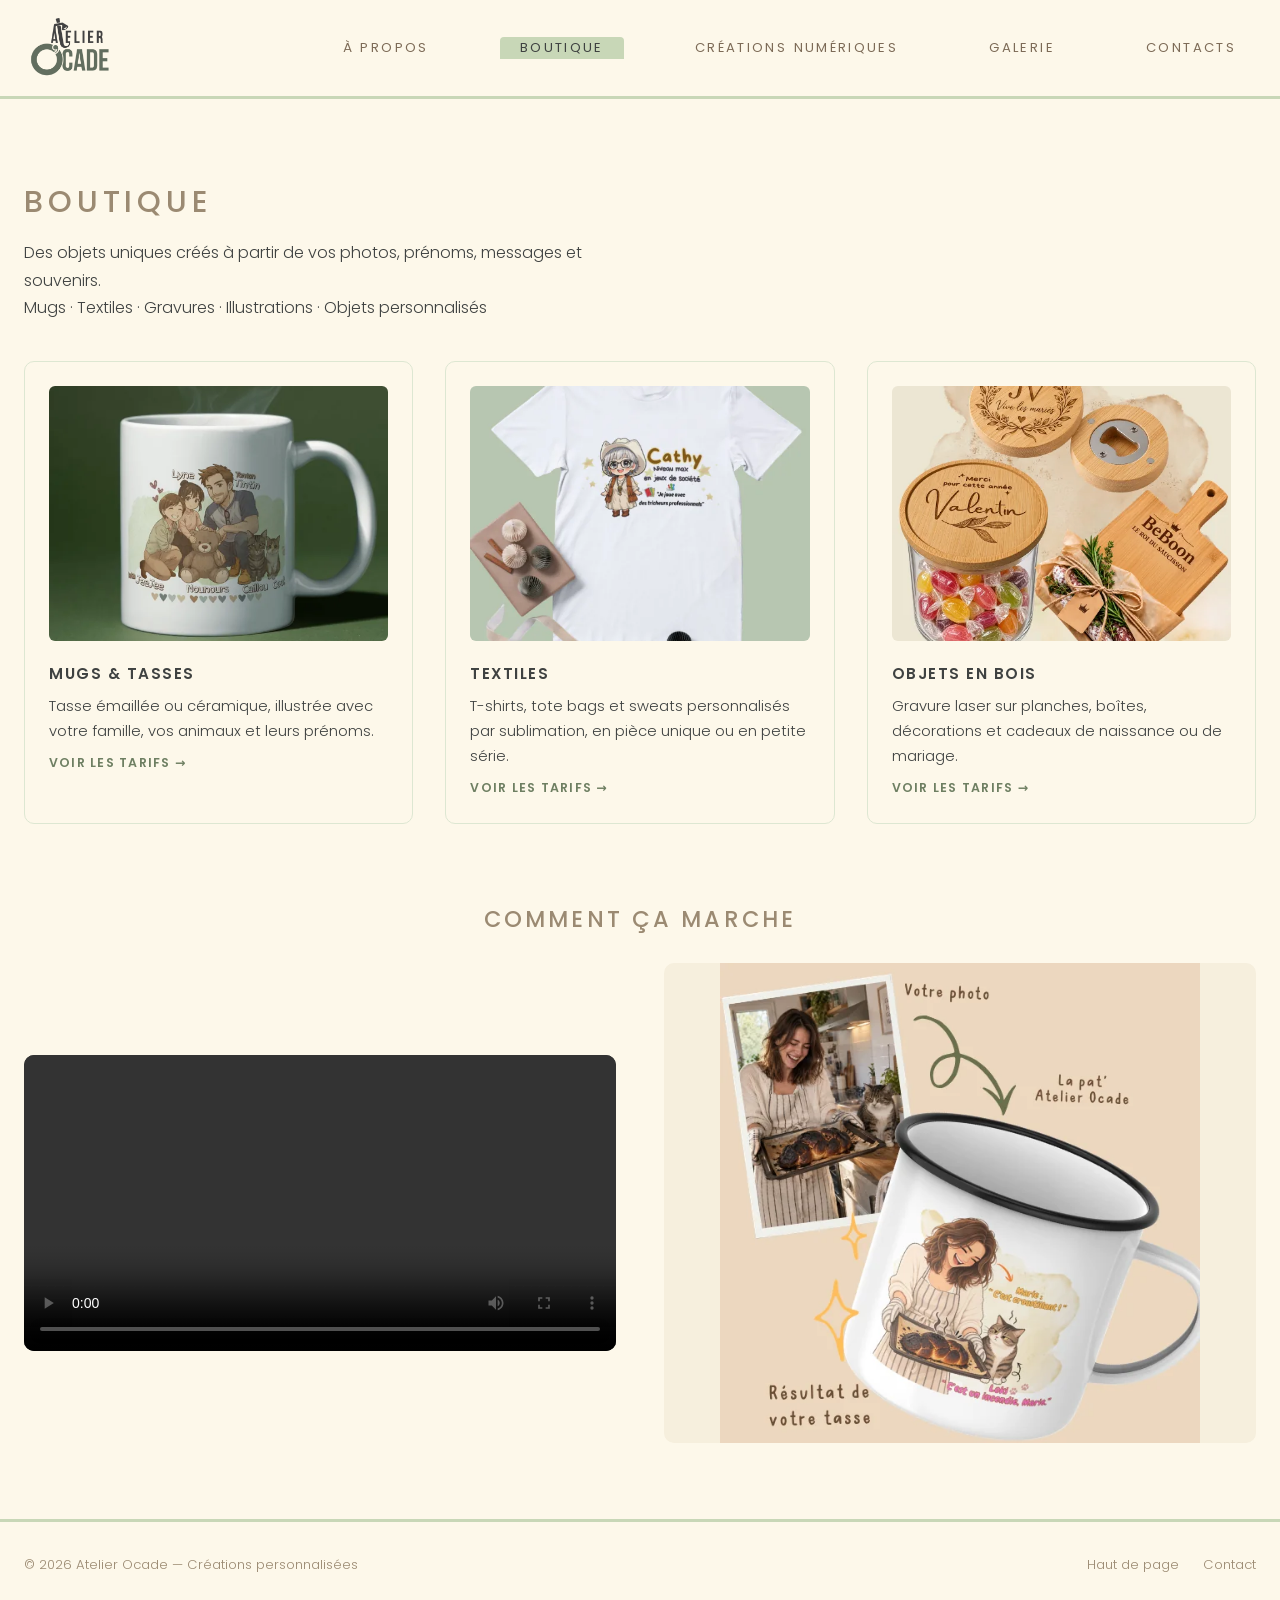
==== boutique.html @ 6bc5cd73 "Scinde le site en vraies pages (Accueil, Boutique, Creations, Galerie) - index.html : Accueil, A pro" ====
<!doctype html>
<html lang="fr">
<head>
  <meta charset="utf-8">
  <meta name="viewport" content="width=device-width, initial-scale=1">
  <title>Boutique — Atelier Ocade</title>
  <meta name="description" content="Boutique Atelier Ocade : mugs, tasses, textiles et objets en bois personnalisés à partir de vos photos. Tarifs, exemples et comment commander.">
  <link rel="preconnect" href="https://fonts.googleapis.com">
  <link rel="preconnect" href="https://fonts.gstatic.com" crossorigin>
  <link href="https://fonts.googleapis.com/css2?family=Poppins:wght@300;400;500;600&family=Caveat:wght@600&display=swap" rel="stylesheet">
  <link rel="stylesheet" href="style.css?v=16">
  <link rel="icon" href="IMAGES/web/LOGO_AO.webp">
</head>
<body>
  <a class="skip" href="#contenu">Aller au contenu</a>

  <header class="site-header">
    <div class="wrap header-inner">
      <a class="logo" href="index.html" aria-label="Atelier Ocade — accueil">
        <img src="IMAGES/web/LOGO_AO.webp" alt="Atelier Ocade">
      </a>

      <button class="burger" aria-expanded="false" aria-controls="nav" aria-label="Ouvrir le menu">
        <span></span><span></span><span></span>
      </button>

      <nav id="nav" class="nav">
        <a href="index.html#a-propos">À propos</a>
        <a href="boutique.html" class="est-actif" aria-current="page">Boutique</a>
        <a href="numerique.html">Créations numériques</a>
        <a href="galerie.html">Galerie</a>
        <a href="index.html#contacts">Contacts</a>
      </nav>
    </div>
  </header>

  <main id="contenu">

    <section id="boutique" class="section">
      <div class="wrap">
        <h2 class="section-titre">Boutique</h2>
        <p class="section-chapo">Des objets uniques créés à partir de vos photos, prénoms, messages et souvenirs.<br>Mugs · Textiles · Gravures · Illustrations · Objets personnalisés</p>
        <div class="grille grille-3">
          <article class="carte carte-tarifs" data-tarifs="tasses" tabindex="0" role="button" aria-haspopup="dialog" aria-controls="fenetre-tarifs">
            <div class="carte-visuel"><img src="IMAGES/web/boutique/tasse.webp" alt="Mug personnalisé illustré avec une famille et ses animaux, prénoms inscrits autour" loading="lazy" width="576" height="576"></div>
            <h3>Mugs &amp; tasses</h3>
            <p>Tasse émaillée ou céramique, illustrée avec votre famille, vos animaux et leurs prénoms.</p>
            <p class="voir-tarifs">Voir les tarifs</p>
          </article>
          <article class="carte carte-tarifs" data-tarifs="textile" tabindex="0" role="button" aria-haspopup="dialog" aria-controls="fenetre-tarifs">
            <div class="carte-visuel"><img src="IMAGES/web/boutique/textile.webp" alt="T-shirt blanc personnalisé avec une illustration et un prénom" loading="lazy" width="576" height="576"></div>
            <h3>Textiles</h3>
            <p>T-shirts, tote bags et sweats personnalisés par sublimation, en pièce unique ou en petite série.</p>
            <p class="voir-tarifs">Voir les tarifs</p>
          </article>
          <article class="carte carte-tarifs" data-tarifs="gravures" tabindex="0" role="button" aria-haspopup="dialog" aria-controls="fenetre-tarifs">
            <div class="carte-visuel"><img src="IMAGES/web/boutique/gravure-laser.webp" alt="Objets en bois gravés au laser : boîtes, planche et dessous-de-verre personnalisés" loading="lazy" width="500" height="500"></div>
            <h3>Objets en bois</h3>
            <p>Gravure laser sur planches, boîtes, décorations et cadeaux de naissance ou de mariage.</p>
            <p class="voir-tarifs">Voir les tarifs</p>
          </article>
        </div>

        <div class="comment-marche">
          <h3 class="comment-marche-titre">Comment ça marche</h3>
          <div class="comment-marche-grille">
            <div class="comment-marche-video">
              <video src="IMAGES/web/comment-commander.mp4" controls playsinline preload="metadata">
                Votre navigateur ne prend pas en charge la vidéo. <a href="IMAGES/web/comment-commander.mp4">Télécharger la vidéo</a>.
              </video>
            </div>
            <figure class="comment-marche-image">
              <img src="IMAGES/web/comment-commander.webp" alt="Étapes de commande : envoyez votre photo, Atelier Ocade la transforme en illustration imprimée sur votre tasse" loading="lazy" width="576" height="576">
            </figure>
          </div>
        </div>
      </div>
    </section>

    <div class="fenetre-tarifs" id="fenetre-tarifs" hidden>
      <div class="fenetre-tarifs-panneau" role="dialog" aria-modal="true" aria-labelledby="fenetre-tarifs-titre">
        <button class="fenetre-tarifs-fermer" type="button" aria-label="Fermer">&times;</button>
        <h3 class="fenetre-tarifs-titre" id="fenetre-tarifs-titre"></h3>
        <div class="fenetre-tarifs-grille"></div>
      </div>
    </div>

  </main>

  <footer class="site-footer">
    <div class="wrap footer-inner">
      <p>© <span data-annee></span> Atelier Ocade — Créations personnalisées</p>
      <p class="footer-liens">
        <a href="index.html">Haut de page</a>
        <a href="index.html#contacts">Contact</a>
      </p>
    </div>
  </footer>

  <script src="script.js?v=8"></script>
</body>
</html>
---- style.css ----
/* Atelier Ocade — feuille de style
   Palette issue du logo et des maquettes :
   crème, vert sauge, taupe, anthracite. */

:root {
  --creme: #fdf8ea;
  --creme-fonce: #f6efdd;
  --sauge: #6e7f62;
  --sauge-clair: #c8d7b7;
  --sauge-pale: #dde7d2;
  --taupe: #9b8a72;
  --taupe-fonce: #7d6b57;
  --anthracite: #3f4241;
  --ambre: #f5b45c;

  --rayon: 4px;
  --largeur: 1240px;
  --transition: 180ms ease;
}

*, *::before, *::after { box-sizing: border-box; }

html { scroll-behavior: smooth; scroll-padding-top: 110px; }

body {
  margin: 0;
  background: var(--creme);
  color: var(--anthracite);
  font-family: "Poppins", "Segoe UI", system-ui, sans-serif;
  font-weight: 300;
  font-size: 1rem;
  line-height: 1.7;
  -webkit-font-smoothing: antialiased;
}

img { max-width: 100%; display: block; }

a { color: inherit; }

.wrap {
  width: min(100% - 3rem, var(--largeur));
  margin-inline: auto;
}

.skip {
  position: absolute;
  left: -9999px;
  top: 0;
  background: var(--sauge);
  color: #fff;
  padding: .75rem 1.25rem;
  z-index: 100;
}
.skip:focus { left: 1rem; top: 1rem; }

/* ---------- En-tête ---------- */

.site-header {
  position: sticky;
  top: 0;
  z-index: 50;
  background: var(--creme);
  border-bottom: 3px solid var(--sauge-clair);
}

.header-inner {
  display: flex;
  align-items: center;
  gap: 2rem;
  min-height: 96px;
}

.logo img { width: 92px; height: auto; }

.nav {
  margin-left: auto;
  display: flex;
  align-items: stretch;
  gap: clamp(1rem, 4vw, 3.5rem);
}

.nav a {
  display: flex;
  align-items: center;
  padding: 0 1.25rem;
  color: var(--taupe-fonce);
  text-decoration: none;
  text-transform: uppercase;
  font-size: .82rem;
  font-weight: 400;
  letter-spacing: .18em;
  border-radius: var(--rayon) var(--rayon) 0 0;
  transition: background var(--transition), color var(--transition);
}

.nav a:hover,
.nav a:focus-visible,
.nav a.est-actif {
  background: var(--sauge-clair);
  color: var(--anthracite);
}

.burger {
  display: none;
  margin-left: auto;
  width: 44px;
  height: 44px;
  border: 0;
  background: none;
  cursor: pointer;
  padding: 10px;
}
.burger span {
  display: block;
  height: 2px;
  background: var(--sauge);
  margin: 5px 0;
  transition: transform var(--transition), opacity var(--transition);
}
.burger[aria-expanded="true"] span:nth-child(1) { transform: translateY(7px) rotate(45deg); }
.burger[aria-expanded="true"] span:nth-child(2) { opacity: 0; }
.burger[aria-expanded="true"] span:nth-child(3) { transform: translateY(-7px) rotate(-45deg); }

/* ---------- Hero ---------- */

.hero { padding: clamp(2rem, 5vw, 4rem) 0 clamp(3rem, 7vw, 6rem); }

.hero-inner {
  display: grid;
  grid-template-columns: 1.05fr .95fr;
  align-items: center;
  gap: clamp(2rem, 5vw, 5rem);
}

.hero-visuel { margin: 0; }
.hero-visuel img { width: 100%; }

.hero-marque { text-align: center; }
.hero-logo { width: min(100%, 440px); margin-inline: auto; }

.filet {
  border: 0;
  border-top: 2px solid var(--taupe);
  width: min(70%, 320px);
  margin: 2rem auto 1.75rem;
}

.baseline {
  margin: 0;
  color: var(--taupe);
  text-transform: uppercase;
  font-size: clamp(1rem, 1.6vw, 1.45rem);
  font-weight: 400;
  letter-spacing: .12em;
  line-height: 1.5;
}

.hero-actions {
  margin-top: 2.5rem;
  display: flex;
  gap: 1rem;
  justify-content: center;
  flex-wrap: wrap;
}

/* ---------- Boutons ---------- */

.btn {
  display: inline-block;
  padding: .85rem 1.75rem;
  border-radius: 999px;
  text-decoration: none;
  text-transform: uppercase;
  font-size: .78rem;
  font-weight: 500;
  letter-spacing: .14em;
  border: 1.5px solid transparent;
  cursor: pointer;
  transition: background var(--transition), color var(--transition), border-color var(--transition);
}

.btn-primary { background: var(--sauge); color: var(--creme); }
.btn-primary:hover { background: #5d6d53; }

.btn-ghost { border-color: var(--taupe); color: var(--taupe-fonce); background: transparent; }
.btn-ghost:hover { background: var(--sauge-pale); border-color: var(--sauge); }

/* ---------- Sections ---------- */

.section { padding: clamp(3rem, 6vw, 5.5rem) 0; }
.section-alt { background: var(--creme-fonce); }

.section-titre {
  margin: 0 0 .75rem;
  color: var(--taupe);
  text-transform: uppercase;
  font-size: clamp(1.3rem, 2.4vw, 1.9rem);
  font-weight: 500;
  letter-spacing: .16em;
}

.section-chapo {
  margin: 0 0 2.5rem;
  max-width: 60ch;
  color: var(--anthracite);
}

/* ---------- Panneau « À propos » ---------- */

.panneau {
  background: var(--sauge-clair);
  border-radius: 10px;
  padding: clamp(2rem, 4vw, 3.5rem) clamp(1.5rem, 4vw, 4rem) clamp(2.5rem, 5vw, 4rem);
  text-align: center;
}

.panneau-titre {
  margin: 0;
  color: var(--taupe-fonce);
  text-transform: uppercase;
  font-size: clamp(1.2rem, 2.6vw, 2rem);
  font-weight: 400;
  letter-spacing: .1em;
}
.panneau-titre strong { color: var(--anthracite); font-weight: 600; }

.panneau-logo {
  width: 150px;
  height: 150px;
  margin: 1.5rem auto 2.5rem;
  border-radius: 50%;
  background: var(--creme);
  display: grid;
  place-items: center;
}
.panneau-logo img { width: 72%; }

.panneau-texte {
  text-align: left;
  color: var(--anthracite);
  text-transform: uppercase;
  font-size: clamp(.78rem, 1.05vw, .92rem);
  letter-spacing: .04em;
}
.panneau-texte p { margin: 0 0 1.5rem; }
.panneau-texte p:last-child { margin-bottom: 0; }

@media (min-width: 900px) {
  .panneau-texte { text-align: justify; }
}

/* ---------- Grilles & cartes ---------- */

.grille { display: grid; gap: 2rem; }
.grille-3 { grid-template-columns: repeat(auto-fit, minmax(260px, 1fr)); }

.carte {
  display: block;
  background: var(--creme);
  border: 1px solid var(--sauge-pale);
  border-radius: 10px;
  padding: 1.5rem;
  text-decoration: none;
  color: inherit;
  transition: transform var(--transition), box-shadow var(--transition);
}
.carte:hover {
  transform: translateY(-3px);
  box-shadow: 0 12px 28px rgba(110, 127, 98, .16);
}

.carte h3 {
  margin: 1.25rem 0 .5rem;
  color: var(--anthracite);
  text-transform: uppercase;
  font-size: .95rem;
  font-weight: 600;
  letter-spacing: .1em;
}
.carte p { margin: 0 0 .5rem; font-size: .92rem; }

.carte-tarifs { cursor: pointer; }
.carte-tarifs:hover,
.carte-tarifs:focus-visible {
  transform: translateY(-3px);
  box-shadow: 0 12px 28px rgba(110, 127, 98, .16);
  outline: none;
}
.voir-tarifs, .voir-lien {
  margin: .5rem 0 0 !important;
  color: var(--sauge);
  text-transform: uppercase;
  font-size: .78rem !important;
  font-weight: 600;
  letter-spacing: .1em;
}
.voir-tarifs::after, .voir-lien::after { content: " →"; }

.carte-etsy .prix { margin-top: .25rem; }

.numerique-note {
  margin: 2.5rem 0 0;
  text-align: center;
}
.numerique-note a {
  color: var(--sauge);
  text-transform: uppercase;
  font-size: .85rem;
  font-weight: 600;
  letter-spacing: .1em;
  text-decoration: none;
}
.numerique-note a:hover { color: var(--taupe-fonce); }

.carte-visuel {
  aspect-ratio: 4 / 3;
  border-radius: 6px;
  overflow: hidden;
  background: var(--sauge-pale);
}
.carte-visuel img {
  width: 100%;
  height: 100%;
  object-fit: cover;
}

.carte-num {
  font-family: "Caveat", cursive;
  font-size: 2rem;
  color: var(--sauge);
  line-height: 1;
}

.prix {
  color: var(--taupe);
  text-transform: uppercase;
  font-size: .78rem !important;
  letter-spacing: .1em;
}

/* ---------- Comment ça marche ---------- */

.comment-marche { margin-top: clamp(3rem, 6vw, 5rem); }

.comment-marche-titre {
  margin: 0 0 1.5rem;
  color: var(--taupe);
  text-transform: uppercase;
  font-size: clamp(1.1rem, 2vw, 1.4rem);
  font-weight: 500;
  letter-spacing: .14em;
  text-align: center;
}

.comment-marche-grille {
  display: grid;
  grid-template-columns: 1fr 1fr;
  gap: clamp(1.5rem, 4vw, 3rem);
  align-items: center;
}

.comment-marche-video,
.comment-marche-image { margin: 0; }

.comment-marche-video video {
  width: 100%;
  border-radius: 10px;
  background: var(--anthracite);
  display: block;
}

/* Le visuel ne depasse jamais sa resolution source (576px) : au-dela,
   l'agrandir le rendrait flou/pixelise sur les ecrans retina. Le cadre
   garde les proportions et comble l'espace restant avec le fond creme. */
.comment-marche-image {
  background: var(--creme-fonce);
  border-radius: 10px;
  overflow: hidden;
  display: flex;
  align-items: center;
  justify-content: center;
  min-height: 100%;
}
.comment-marche-image img {
  width: 100%;
  max-width: 480px;
  height: auto;
  display: block;
  margin: 0 auto;
}

@media (max-width: 800px) {
  .comment-marche-grille { grid-template-columns: 1fr; }
  .comment-marche-image img { max-width: 300px; }
}

/* ---------- Galerie ---------- */

.galerie-intro {
  margin: 0 0 2rem;
}
.galerie-intro p {
  margin: 0 0 1rem;
  color: var(--anthracite);
}
.galerie-intro p:last-child { margin-bottom: 0; }

/* Cette phrase suit l'intro sur la meme largeur : sans cela, le
   max-width de .section-chapo (utile ailleurs pour un chapo court)
   la fait revenir a la ligne trop tot. */
#galerie .section-chapo { max-width: none; }

.galerie {
  display: grid;
  grid-template-columns: repeat(auto-fill, minmax(240px, 1fr));
  gap: 1.75rem;
}

.galerie figure { margin: 0; }

.galerie a {
  display: block;
  background: var(--creme-fonce);
  border-radius: 8px;
  overflow: hidden;
  cursor: zoom-in;
  transition: transform var(--transition), box-shadow var(--transition);
}
.galerie a:hover,
.galerie a:focus-visible {
  transform: translateY(-4px);
  box-shadow: 0 14px 30px rgba(110, 127, 98, .22);
}

.galerie img {
  width: 100%;
  height: auto;
  aspect-ratio: 3 / 4;
  object-fit: cover;
}

.galerie figcaption {
  margin-top: .75rem;
  font-family: "Caveat", cursive;
  font-size: 1.4rem;
  color: var(--taupe-fonce);
  text-align: center;
}

/* ---------- Visionneuse ---------- */

.visionneuse {
  position: fixed;
  inset: 0;
  z-index: 200;
  display: grid;
  /* minmax(0, …) : sans cela, la piste se dimensionne sur l'image
     a taille reelle et le dessin deborde de l'ecran. */
  grid-template-columns: auto minmax(0, 1fr) auto;
  grid-template-rows: minmax(0, 1fr) auto;
  align-items: center;
  justify-items: center;
  gap: 1rem;
  padding: clamp(.75rem, 3vw, 2rem);
  background: rgba(63, 66, 65, .95);
}
.visionneuse[hidden] { display: none; }

.visionneuse img {
  grid-column: 2;
  grid-row: 1;
  min-width: 0;
  min-height: 0;
  max-width: 100%;
  max-height: 100%;
  width: auto;
  height: auto;
  object-fit: contain;
  border-radius: 4px;
}

.visionneuse-legende {
  grid-column: 1 / -1;
  grid-row: 2;
  margin: 0;
  font-family: "Caveat", cursive;
  font-size: 1.6rem;
  color: var(--creme);
}

.visionneuse button {
  border: 0;
  background: none;
  color: var(--creme);
  cursor: pointer;
  line-height: 1;
  transition: color var(--transition);
}
.visionneuse button:hover { color: var(--sauge-clair); }

.visionneuse-prec,
.visionneuse-suiv {
  grid-row: 1;
  font-size: 3.5rem;
  padding: 0 .5rem;
}
.visionneuse-prec { grid-column: 1; }
.visionneuse-suiv { grid-column: 3; }

.visionneuse-fermer {
  position: absolute;
  top: 1rem;
  right: 1.5rem;
  font-size: 2.75rem;
}

@media (max-width: 600px) {
  .visionneuse-prec, .visionneuse-suiv { font-size: 2.25rem; padding: 0; }
}

/* ---------- Fenêtre de tarifs ---------- */

.fenetre-tarifs {
  position: fixed;
  inset: 0;
  z-index: 200;
  display: grid;
  place-items: center;
  padding: clamp(1rem, 4vw, 3rem);
  background: rgba(63, 66, 65, .8);
}
.fenetre-tarifs[hidden] { display: none; }

.fenetre-tarifs-panneau {
  position: relative;
  width: min(100%, 880px);
  max-height: 100%;
  overflow-y: auto;
  background: var(--creme);
  border-radius: 12px;
  padding: clamp(1.5rem, 4vw, 2.5rem);
}

.fenetre-tarifs-titre {
  margin: 0 0 1.5rem;
  color: var(--taupe);
  text-transform: uppercase;
  font-size: 1.2rem;
  font-weight: 500;
  letter-spacing: .12em;
  padding-right: 2rem;
}

.fenetre-tarifs-fermer {
  position: absolute;
  top: 1rem;
  right: 1.25rem;
  border: 0;
  background: none;
  color: var(--taupe);
  font-size: 2rem;
  line-height: 1;
  cursor: pointer;
  transition: color var(--transition);
}
.fenetre-tarifs-fermer:hover { color: var(--anthracite); }

.fenetre-tarifs-grille {
  display: grid;
  grid-template-columns: repeat(auto-fill, minmax(200px, 1fr));
  gap: 1.5rem;
}
/* Une seule piece (ex. visuel de tarifs deja legende) : on evite
   qu'elle s'etire sur toute la largeur du panneau. */
.fenetre-tarifs-grille--unique {
  grid-template-columns: minmax(0, 420px);
  justify-content: center;
}

.fenetre-tarifs-grille figure { margin: 0; text-align: center; }
.fenetre-tarifs-grille img {
  width: 100%;
  aspect-ratio: 1;
  object-fit: cover;
  border-radius: 8px;
  background: var(--sauge-pale);
}
.fenetre-tarifs-grille figcaption {
  margin-top: .6rem;
  color: var(--anthracite);
  font-size: .88rem;
  font-weight: 500;
}

/* ---------- Contacts ---------- */

.contacts-inner { max-width: 46rem; }

.coordonnees { list-style: none; margin: 0; padding: 0; }
.coordonnees li {
  display: flex;
  gap: 1rem;
  padding: .75rem 0;
  border-top: 1px solid var(--sauge-pale);
  font-size: .95rem;
}
.coordonnees span {
  min-width: 6.5rem;
  color: var(--taupe);
  text-transform: uppercase;
  font-size: .75rem;
  letter-spacing: .12em;
  padding-top: .2rem;
}
.coordonnees a { color: var(--sauge); }


/* ---------- Pied de page ---------- */

.site-footer {
  border-top: 3px solid var(--sauge-clair);
  padding: 2rem 0;
  background: var(--creme);
}
.footer-inner {
  display: flex;
  justify-content: space-between;
  gap: 1rem;
  flex-wrap: wrap;
  font-size: .82rem;
  color: var(--taupe);
}
.footer-inner p { margin: 0; }
.footer-liens { display: flex; gap: 1.5rem; }
.footer-liens a { text-decoration: none; }
.footer-liens a:hover { color: var(--sauge); }

/* ---------- Responsive ---------- */

@media (max-width: 1000px) {
  .hero-inner { grid-template-columns: 1fr; }
  .hero-visuel { order: 2; max-width: 560px; margin-inline: auto; }
}

@media (max-width: 860px) {
  .burger { display: block; }

  .nav {
    position: absolute;
    inset: 100% 0 auto 0;
    flex-direction: column;
    gap: 0;
    background: var(--creme);
    border-bottom: 3px solid var(--sauge-clair);
    padding: .5rem 1.5rem 1.25rem;
    display: none;
  }
  .nav.est-ouvert { display: flex; }
  .nav a { padding: .9rem 0; border-radius: 0; }
  .nav a:hover, .nav a.est-actif { background: transparent; color: var(--sauge); }

  .logo img { width: 74px; }
  .header-inner { min-height: 80px; }
}

@media (prefers-reduced-motion: reduce) {
  html { scroll-behavior: auto; }
  * { transition: none !important; }
}
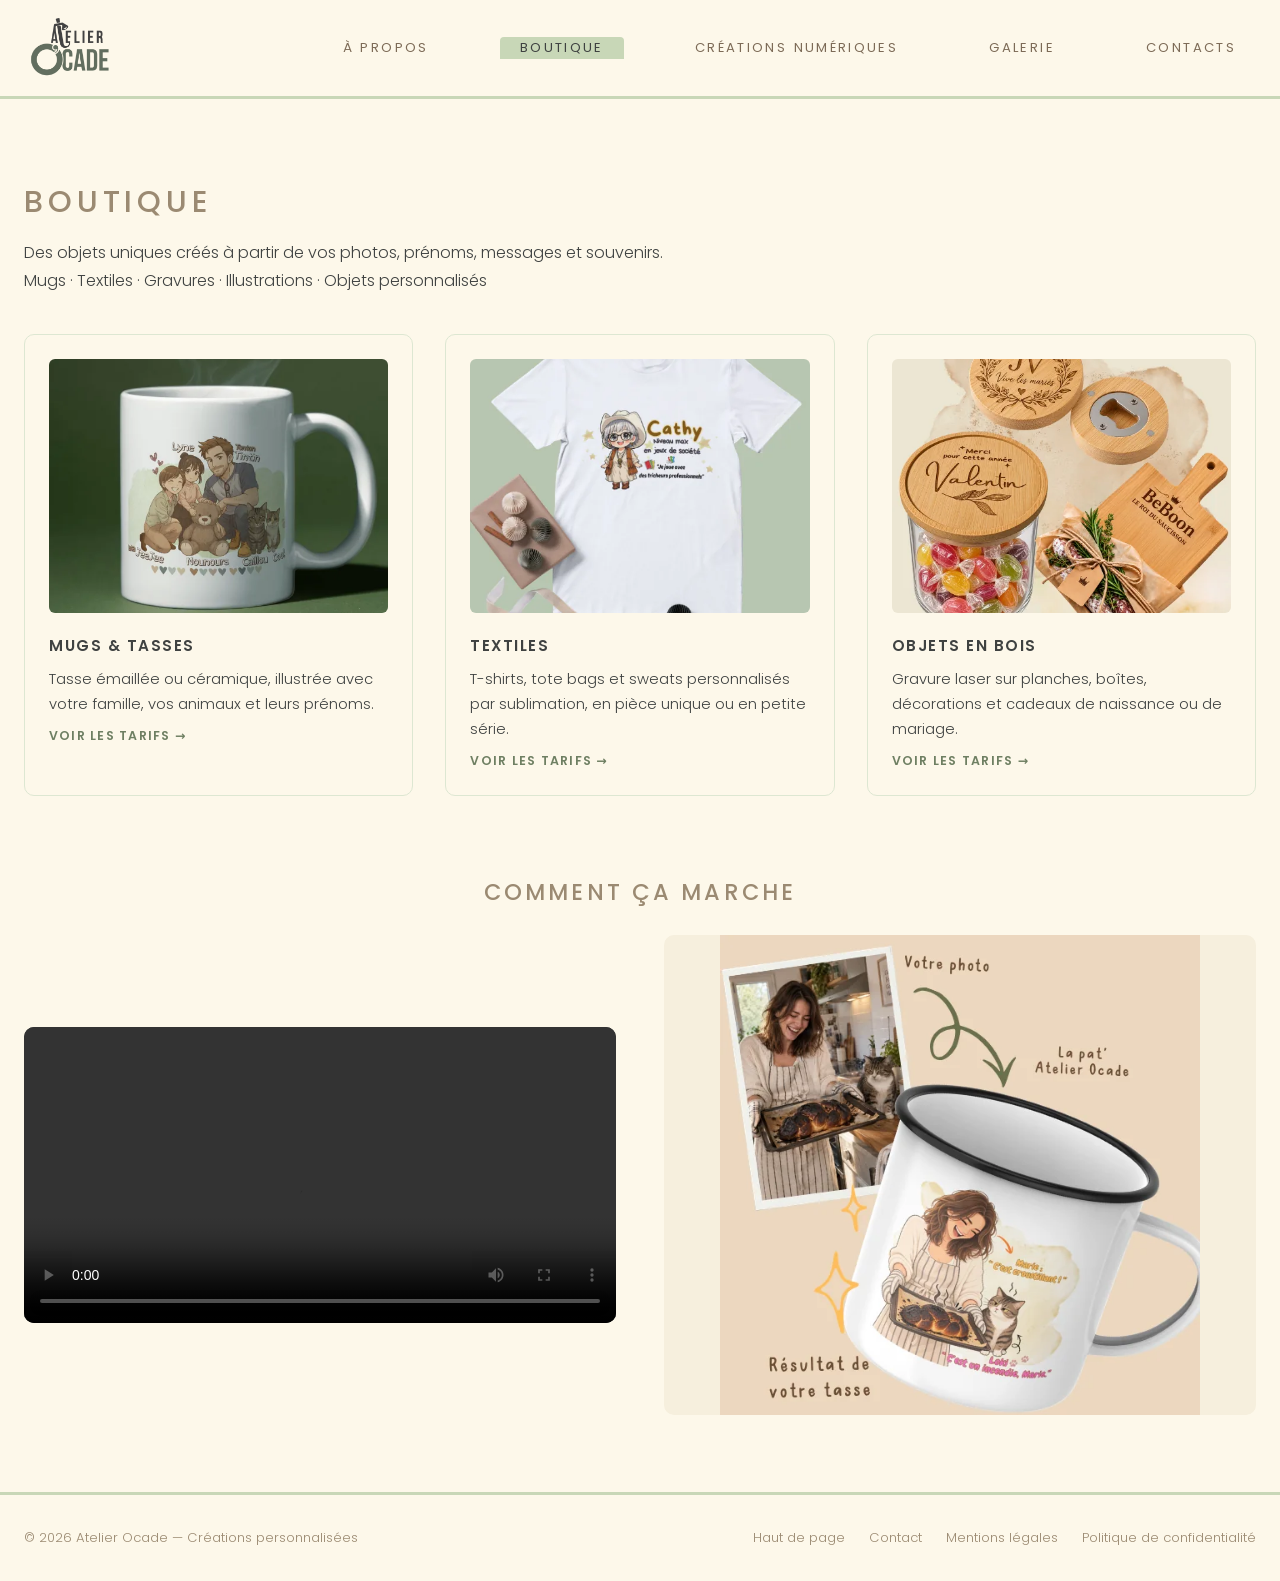
==== commit a0031586: "Ajoute Mentions legales et Politique de confidentialite - mentions-legales.html : identite (entrepre" ====
--- a/boutique.html
+++ b/boutique.html
@@ -5,10 +5,7 @@
   <meta name="viewport" content="width=device-width, initial-scale=1">
   <title>Boutique — Atelier Ocade</title>
   <meta name="description" content="Boutique Atelier Ocade : mugs, tasses, textiles et objets en bois personnalisés à partir de vos photos. Tarifs, exemples et comment commander.">
-  <link rel="preconnect" href="https://fonts.googleapis.com">
-  <link rel="preconnect" href="https://fonts.gstatic.com" crossorigin>
-  <link href="https://fonts.googleapis.com/css2?family=Poppins:wght@300;400;500;600&family=Caveat:wght@600&display=swap" rel="stylesheet">
-  <link rel="stylesheet" href="style.css?v=16">
+  <link rel="stylesheet" href="style.css?v=19">
   <link rel="icon" href="IMAGES/web/LOGO_AO.webp">
 </head>
 <body>
@@ -93,6 +90,8 @@
       <p class="footer-liens">
         <a href="index.html">Haut de page</a>
         <a href="index.html#contacts">Contact</a>
+        <a href="mentions-legales.html">Mentions légales</a>
+        <a href="politique-confidentialite.html">Politique de confidentialité</a>
       </p>
     </div>
   </footer>
--- a/style.css
+++ b/style.css
@@ -1,6 +1,46 @@
 /* Atelier Ocade — feuille de style
    Palette issue du logo et des maquettes :
    crème, vert sauge, taupe, anthracite. */
+
+/* Polices hebergees localement (sous-ensemble latin, suffisant pour
+   le francais) : aucune requete vers Google Fonts au chargement du
+   site, donc rien a declarer a ce sujet dans la politique de
+   confidentialite. */
+@font-face {
+  font-family: "Poppins";
+  font-style: normal;
+  font-weight: 300;
+  font-display: swap;
+  src: url("IMAGES/web/polices/poppins-300.woff2") format("woff2");
+}
+@font-face {
+  font-family: "Poppins";
+  font-style: normal;
+  font-weight: 400;
+  font-display: swap;
+  src: url("IMAGES/web/polices/poppins-400.woff2") format("woff2");
+}
+@font-face {
+  font-family: "Poppins";
+  font-style: normal;
+  font-weight: 500;
+  font-display: swap;
+  src: url("IMAGES/web/polices/poppins-500.woff2") format("woff2");
+}
+@font-face {
+  font-family: "Poppins";
+  font-style: normal;
+  font-weight: 600;
+  font-display: swap;
+  src: url("IMAGES/web/polices/poppins-600.woff2") format("woff2");
+}
+@font-face {
+  font-family: "Caveat";
+  font-style: normal;
+  font-weight: 600;
+  font-display: swap;
+  src: url("IMAGES/web/polices/caveat-600.woff2") format("woff2");
+}
 
 :root {
   --creme: #fdf8ea;
@@ -201,7 +241,6 @@
 
 .section-chapo {
   margin: 0 0 2.5rem;
-  max-width: 60ch;
   color: var(--anthracite);
 }
 
@@ -404,11 +443,6 @@
   color: var(--anthracite);
 }
 .galerie-intro p:last-child { margin-bottom: 0; }
-
-/* Cette phrase suit l'intro sur la meme largeur : sans cela, le
-   max-width de .section-chapo (utile ailleurs pour un chapo court)
-   la fait revenir a la ligne trop tot. */
-#galerie .section-chapo { max-width: none; }
 
 .galerie {
   display: grid;
@@ -592,9 +626,44 @@
   font-weight: 500;
 }
 
+/* ---------- Pages legales ---------- */
+
+/* Texte long, lu en continu : contrairement aux chapos d'une phrase,
+   une largeur confortable de lecture reste ici preferable a une
+   ligne qui court sur toute la largeur du site. */
+.page-legale { max-width: 72ch; }
+
+.page-legale h3 {
+  margin: 2rem 0 .75rem;
+  color: var(--taupe-fonce);
+  text-transform: uppercase;
+  font-size: .95rem;
+  font-weight: 600;
+  letter-spacing: .08em;
+}
+.page-legale h3:first-child { margin-top: 0; }
+
+.page-legale p {
+  margin: 0 0 1rem;
+  color: var(--anthracite);
+}
+
+.page-legale ul {
+  margin: 0 0 1rem;
+  padding-left: 1.25rem;
+}
+.page-legale li { margin-bottom: .4rem; color: var(--anthracite); }
+
+.page-legale a { color: var(--sauge); }
+
+.page-legale .maj {
+  margin-top: 2.5rem;
+  color: var(--taupe);
+  font-size: .85rem;
+  font-style: italic;
+}
+
 /* ---------- Contacts ---------- */
-
-.contacts-inner { max-width: 46rem; }
 
 .coordonnees { list-style: none; margin: 0; padding: 0; }
 .coordonnees li {
@@ -631,7 +700,7 @@
   color: var(--taupe);
 }
 .footer-inner p { margin: 0; }
-.footer-liens { display: flex; gap: 1.5rem; }
+.footer-liens { display: flex; flex-wrap: wrap; gap: .75rem 1.5rem; }
 .footer-liens a { text-decoration: none; }
 .footer-liens a:hover { color: var(--sauge); }
 
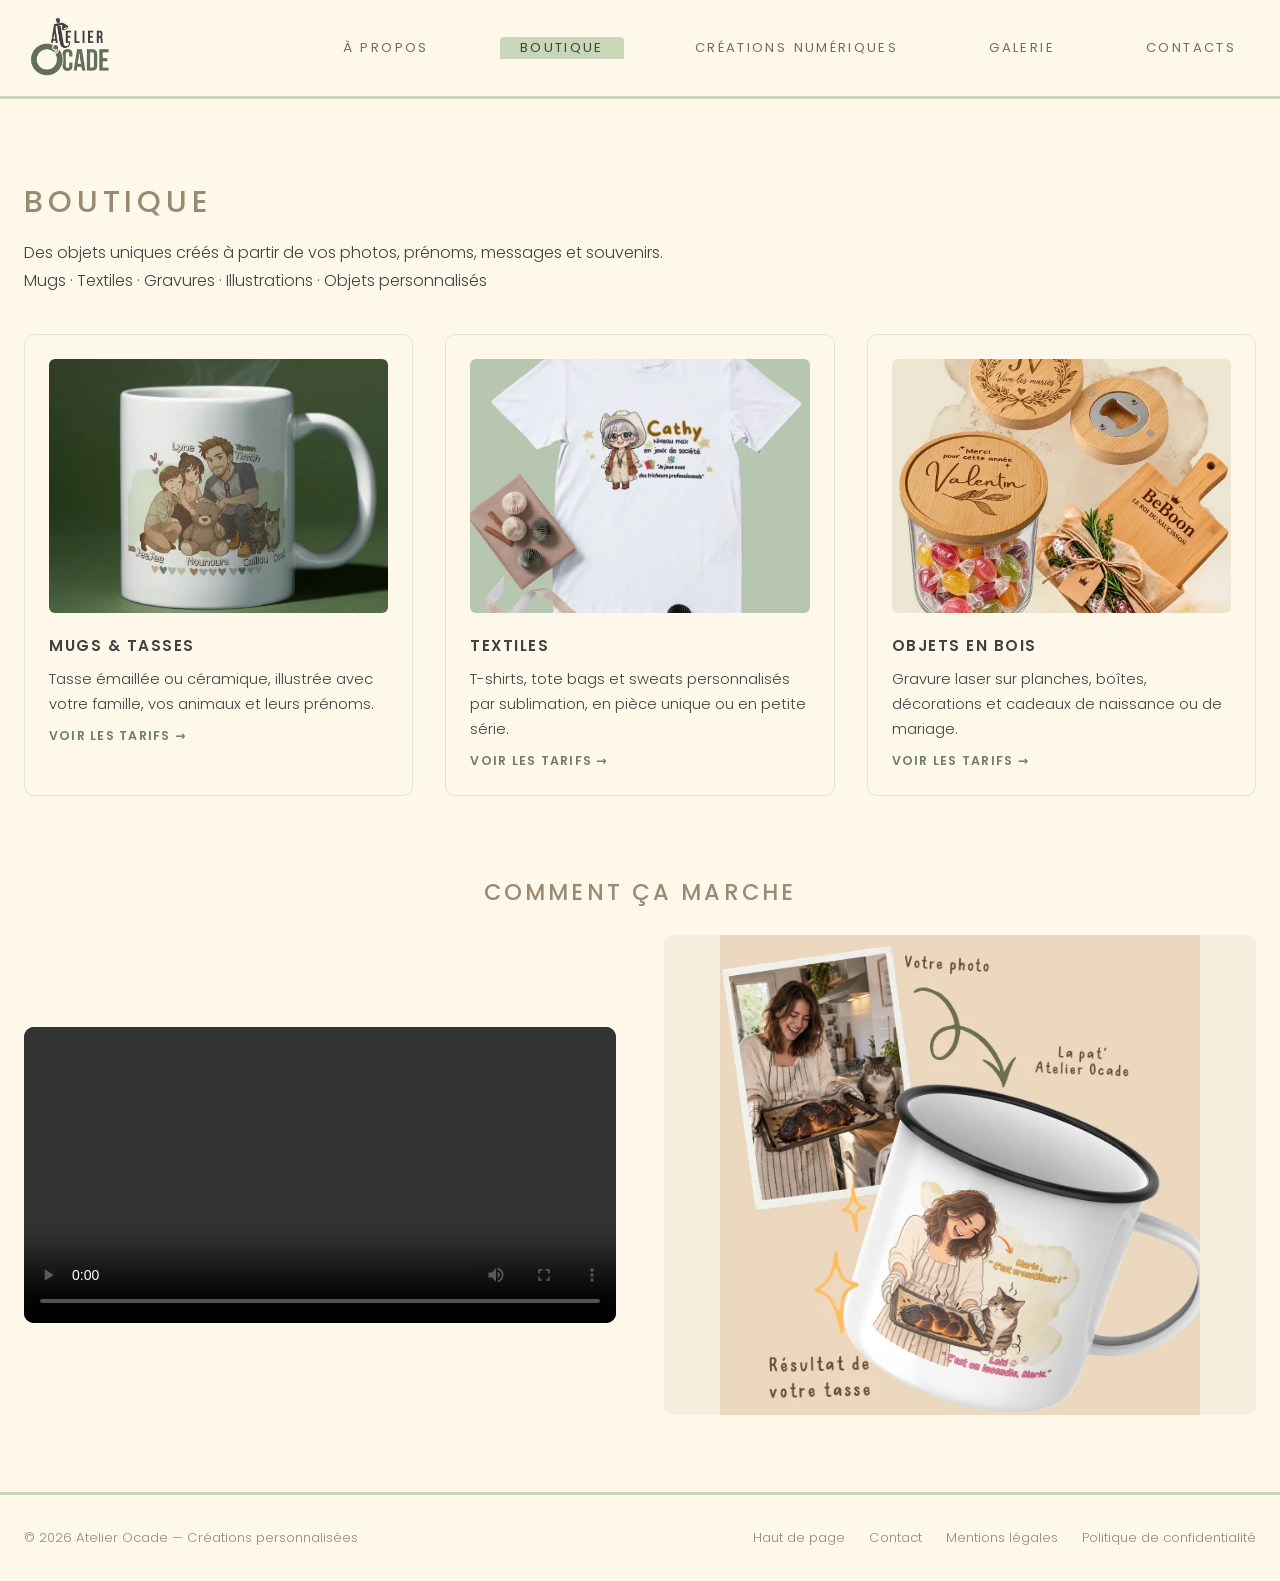
==== commit d6767111: "Boutique : tarifs Objets en bois par visuel + prix M7 a 25 EUR - La fenetre "Objets en bois" fonctio" ====
--- a/boutique.html
+++ b/boutique.html
@@ -5,7 +5,7 @@
   <meta name="viewport" content="width=device-width, initial-scale=1">
   <title>Boutique — Atelier Ocade</title>
   <meta name="description" content="Boutique Atelier Ocade : mugs, tasses, textiles et objets en bois personnalisés à partir de vos photos. Tarifs, exemples et comment commander.">
-  <link rel="stylesheet" href="style.css?v=19">
+  <link rel="stylesheet" href="style.css?v=20">
   <link rel="icon" href="IMAGES/web/LOGO_AO.webp">
 </head>
 <body>
@@ -79,6 +79,7 @@
         <button class="fenetre-tarifs-fermer" type="button" aria-label="Fermer">&times;</button>
         <h3 class="fenetre-tarifs-titre" id="fenetre-tarifs-titre"></h3>
         <div class="fenetre-tarifs-grille"></div>
+        <div class="fenetre-tarifs-texte"></div>
       </div>
     </div>
 
@@ -96,6 +97,6 @@
     </div>
   </footer>
 
-  <script src="script.js?v=8"></script>
+  <script src="script.js?v=10"></script>
 </body>
 </html>
--- a/style.css
+++ b/style.css
@@ -604,8 +604,8 @@
   grid-template-columns: repeat(auto-fill, minmax(200px, 1fr));
   gap: 1.5rem;
 }
-/* Une seule piece (ex. visuel de tarifs deja legende) : on evite
-   qu'elle s'etire sur toute la largeur du panneau. */
+/* Une seule piece : on evite qu'elle s'etire sur toute la largeur
+   du panneau. */
 .fenetre-tarifs-grille--unique {
   grid-template-columns: minmax(0, 420px);
   justify-content: center;
@@ -625,6 +625,22 @@
   font-size: .88rem;
   font-weight: 500;
 }
+
+/* Texte explicatif optionnel sous la grille (ex. gravure laser).
+   Masque quand le groupe n'en fournit pas. */
+.fenetre-tarifs-texte {
+  margin-top: 2rem;
+  padding-top: 1.5rem;
+  border-top: 1px solid var(--sauge-pale);
+  color: var(--anthracite);
+  font-size: .92rem;
+}
+.fenetre-tarifs-texte:empty { display: none; }
+.fenetre-tarifs-texte p { margin: 0 0 .75rem; }
+.fenetre-tarifs-texte ul { margin: 0; padding-left: 1.25rem; }
+.fenetre-tarifs-texte li { margin-bottom: .6rem; }
+.fenetre-tarifs-texte li:last-child { margin-bottom: 0; }
+.fenetre-tarifs-texte strong { color: var(--taupe-fonce); }
 
 /* ---------- Pages legales ---------- */
 
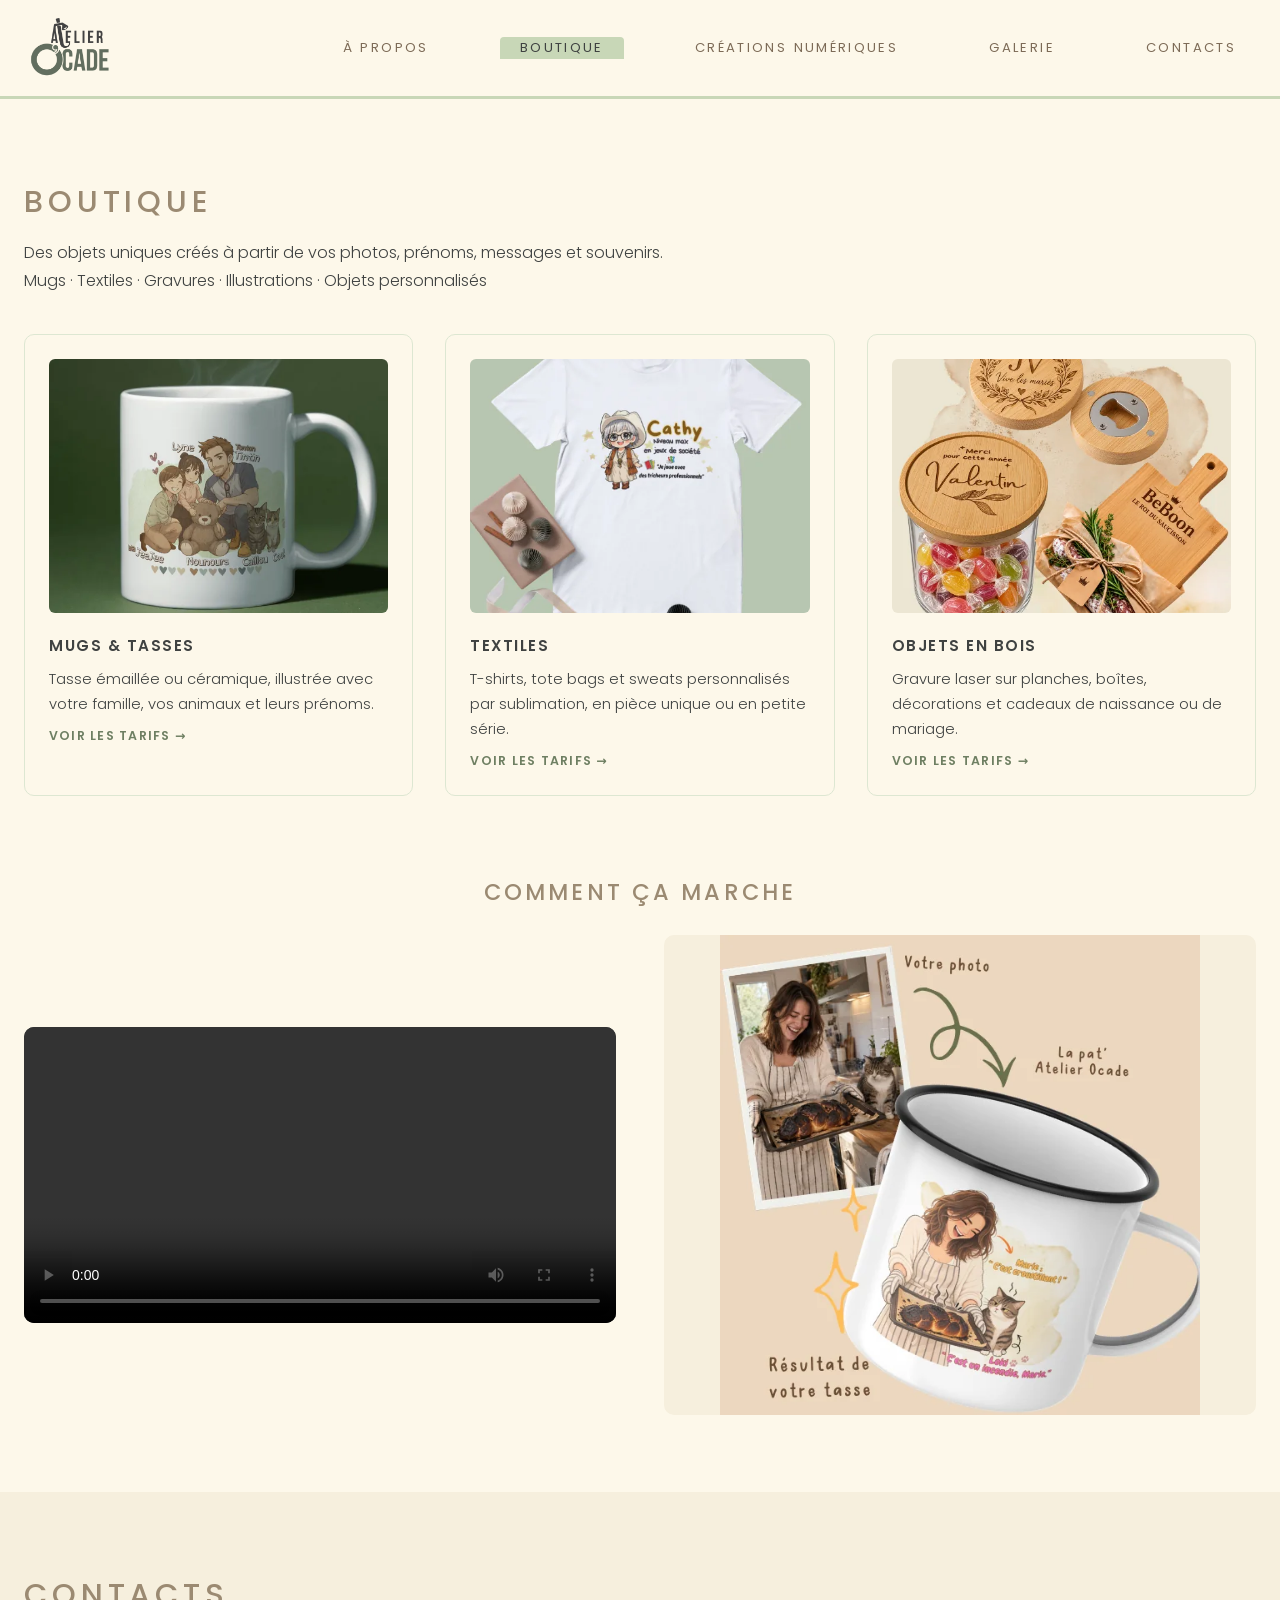
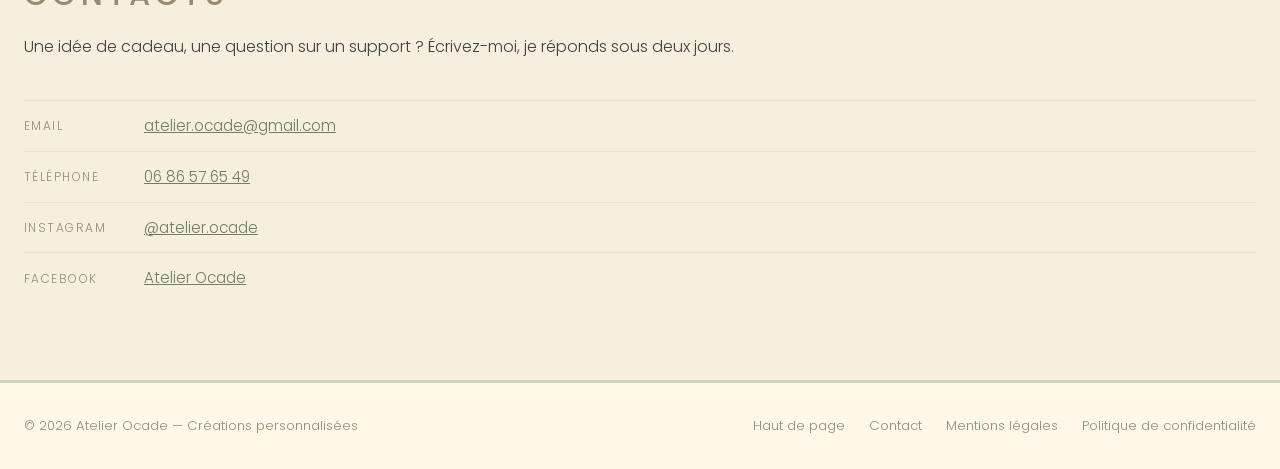
==== commit 5ba3761f: "Contacts : telephone + bloc present sur chaque page - Ajoute le numero 06 86 57 65 49 (lien tel:) da" ====
--- a/boutique.html
+++ b/boutique.html
@@ -23,10 +23,10 @@
 
       <nav id="nav" class="nav">
         <a href="index.html#a-propos">À propos</a>
-        <a href="boutique.html" class="est-actif" aria-current="page">Boutique</a>
+        <a href="#boutique" aria-current="page">Boutique</a>
         <a href="numerique.html">Créations numériques</a>
         <a href="galerie.html">Galerie</a>
-        <a href="index.html#contacts">Contacts</a>
+        <a href="#contacts">Contacts</a>
       </nav>
     </div>
   </header>
@@ -83,6 +83,19 @@
       </div>
     </div>
 
+    <section id="contacts" class="section section-alt">
+      <div class="wrap contacts-inner">
+        <h2 class="section-titre">Contacts</h2>
+        <p class="section-chapo">Une idée de cadeau, une question sur un support ? Écrivez-moi, je réponds sous deux jours.</p>
+        <ul class="coordonnees">
+          <li><span>Email</span><a href="mailto:atelier.ocade@gmail.com">atelier.ocade@gmail.com</a></li>
+          <li><span>Téléphone</span><a href="tel:+33686576549">06 86 57 65 49</a></li>
+          <li><span>Instagram</span><a href="https://instagram.com/atelier.ocade">@atelier.ocade</a></li>
+          <li><span>Facebook</span><a href="https://www.facebook.com/atelier.ocade">Atelier Ocade</a></li>
+        </ul>
+      </div>
+    </section>
+
   </main>
 
   <footer class="site-footer">
@@ -90,7 +103,7 @@
       <p>© <span data-annee></span> Atelier Ocade — Créations personnalisées</p>
       <p class="footer-liens">
         <a href="index.html">Haut de page</a>
-        <a href="index.html#contacts">Contact</a>
+        <a href="#contacts">Contact</a>
         <a href="mentions-legales.html">Mentions légales</a>
         <a href="politique-confidentialite.html">Politique de confidentialité</a>
       </p>
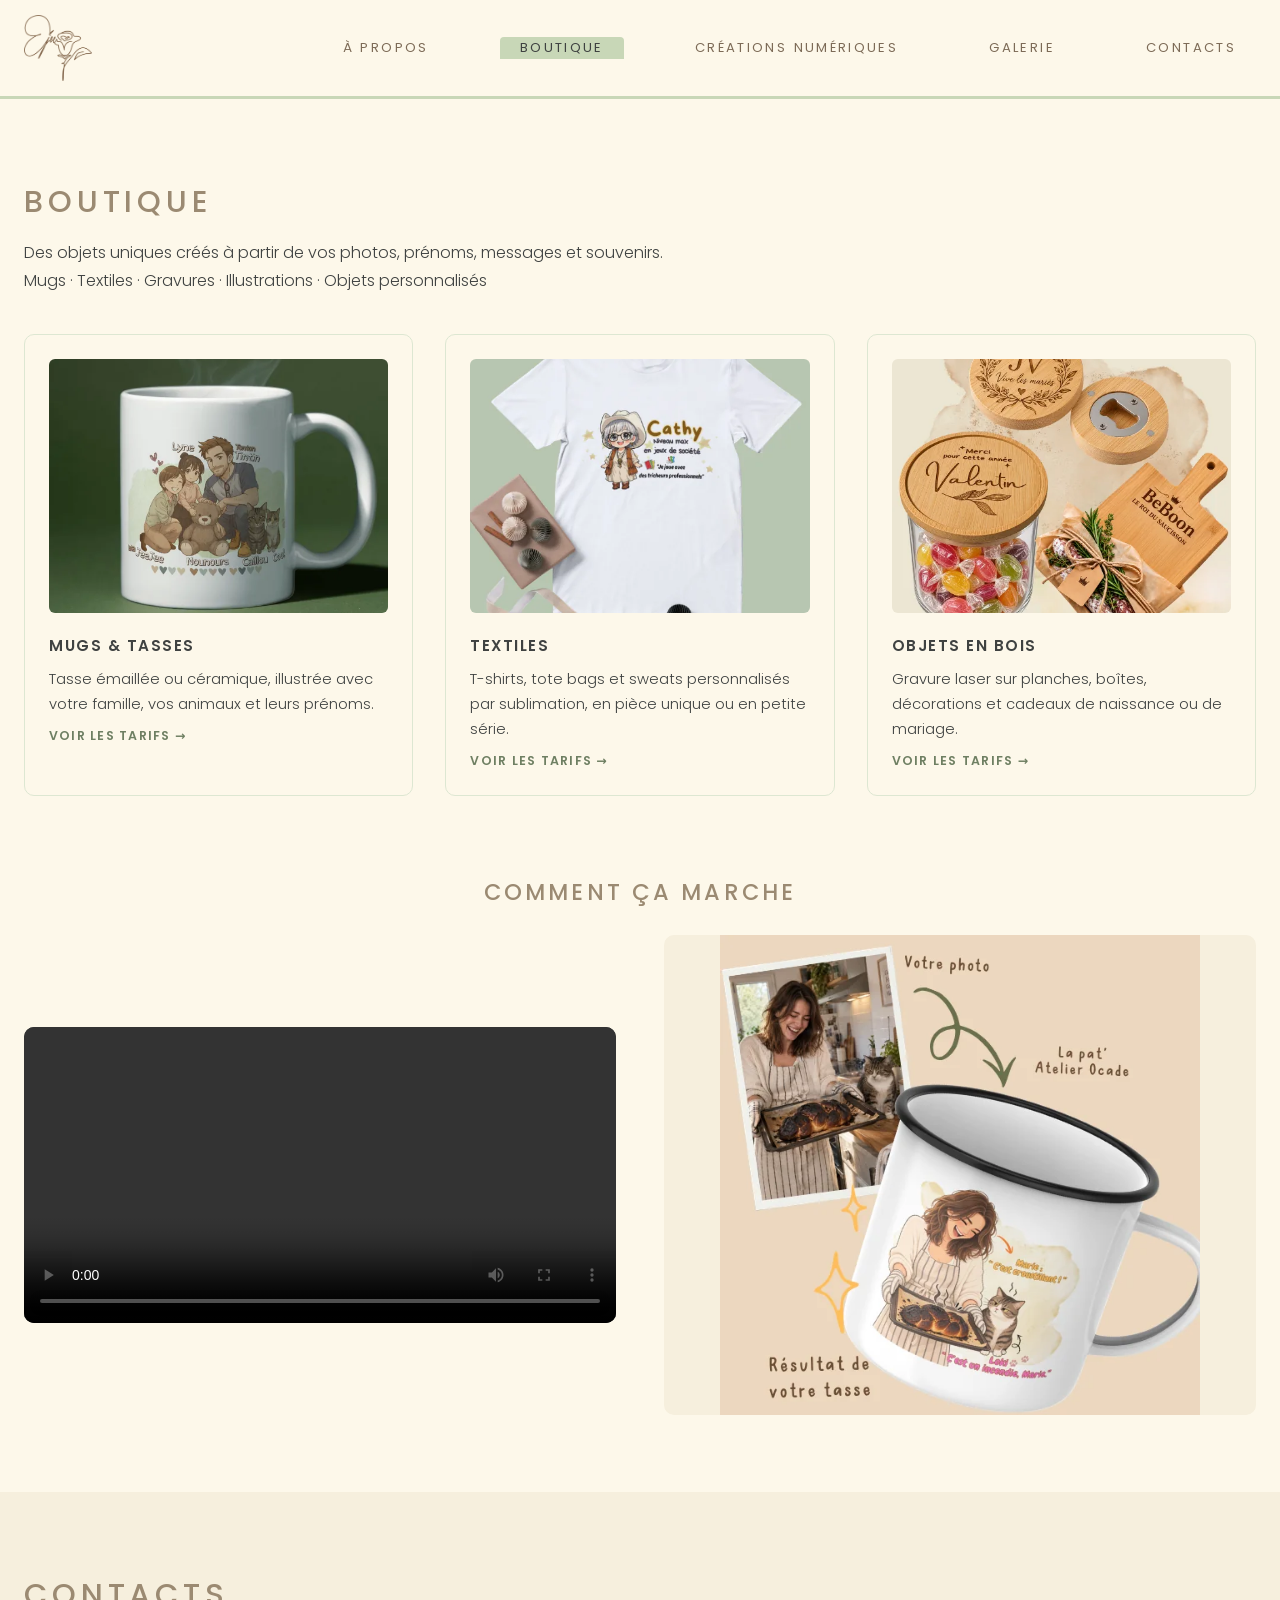
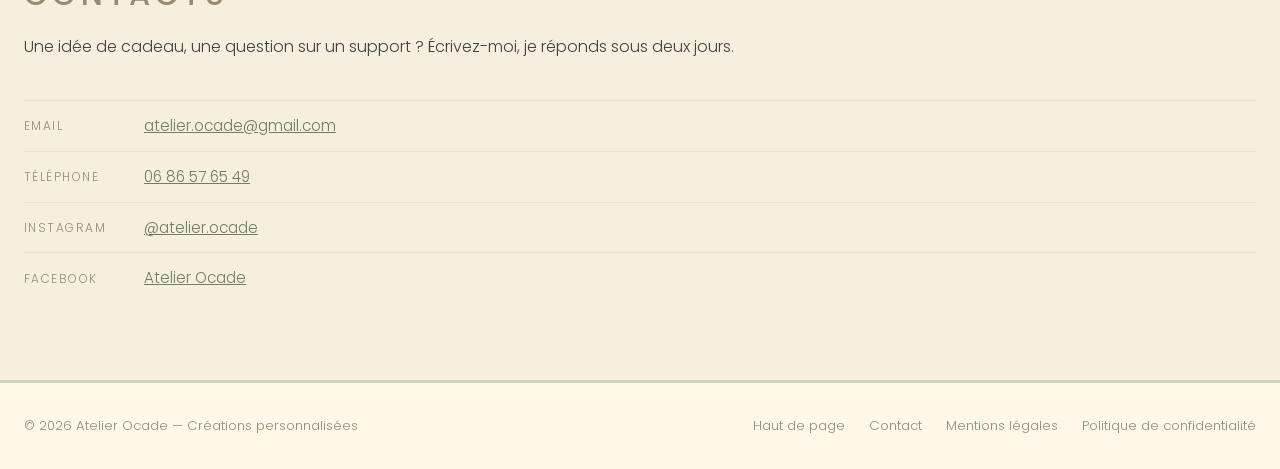
==== commit 25e8b9ee: "Nouveau logo et accueil centre - Nouveau logo Atelier Ocade (Art & Creations) : rose seule dans   l'" ====
--- a/boutique.html
+++ b/boutique.html
@@ -5,8 +5,8 @@
   <meta name="viewport" content="width=device-width, initial-scale=1">
   <title>Boutique — Atelier Ocade</title>
   <meta name="description" content="Boutique Atelier Ocade : mugs, tasses, textiles et objets en bois personnalisés à partir de vos photos. Tarifs, exemples et comment commander.">
-  <link rel="stylesheet" href="style.css?v=20">
-  <link rel="icon" href="IMAGES/web/LOGO_AO.webp">
+  <link rel="stylesheet" href="style.css?v=22">
+  <link rel="icon" href="IMAGES/web/logo-marque.webp">
 </head>
 <body>
   <a class="skip" href="#contenu">Aller au contenu</a>
@@ -14,7 +14,7 @@
   <header class="site-header">
     <div class="wrap header-inner">
       <a class="logo" href="index.html" aria-label="Atelier Ocade — accueil">
-        <img src="IMAGES/web/LOGO_AO.webp" alt="Atelier Ocade">
+        <img src="IMAGES/web/logo-marque.webp" alt="Atelier Ocade">
       </a>
 
       <button class="burger" aria-expanded="false" aria-controls="nav" aria-label="Ouvrir le menu">
--- a/style.css
+++ b/style.css
@@ -110,7 +110,7 @@
   min-height: 96px;
 }
 
-.logo img { width: 92px; height: auto; }
+.logo img { width: 68px; height: auto; }
 
 .nav {
   margin-left: auto;
@@ -167,13 +167,8 @@
 
 .hero-inner {
   display: grid;
-  grid-template-columns: 1.05fr .95fr;
-  align-items: center;
-  gap: clamp(2rem, 5vw, 5rem);
-}
-
-.hero-visuel { margin: 0; }
-.hero-visuel img { width: 100%; }
+  justify-items: center;
+}
 
 .hero-marque { text-align: center; }
 .hero-logo { width: min(100%, 440px); margin-inline: auto; }
@@ -272,7 +267,8 @@
   display: grid;
   place-items: center;
 }
-.panneau-logo img { width: 72%; }
+/* Le badge est deja rond et porte son propre fond. */
+.panneau-logo img { width: 100%; }
 
 .panneau-texte {
   text-align: left;
@@ -722,11 +718,6 @@
 
 /* ---------- Responsive ---------- */
 
-@media (max-width: 1000px) {
-  .hero-inner { grid-template-columns: 1fr; }
-  .hero-visuel { order: 2; max-width: 560px; margin-inline: auto; }
-}
-
 @media (max-width: 860px) {
   .burger { display: block; }
 
@@ -744,7 +735,7 @@
   .nav a { padding: .9rem 0; border-radius: 0; }
   .nav a:hover, .nav a.est-actif { background: transparent; color: var(--sauge); }
 
-  .logo img { width: 74px; }
+  .logo img { width: 56px; }
   .header-inner { min-height: 80px; }
 }
 
